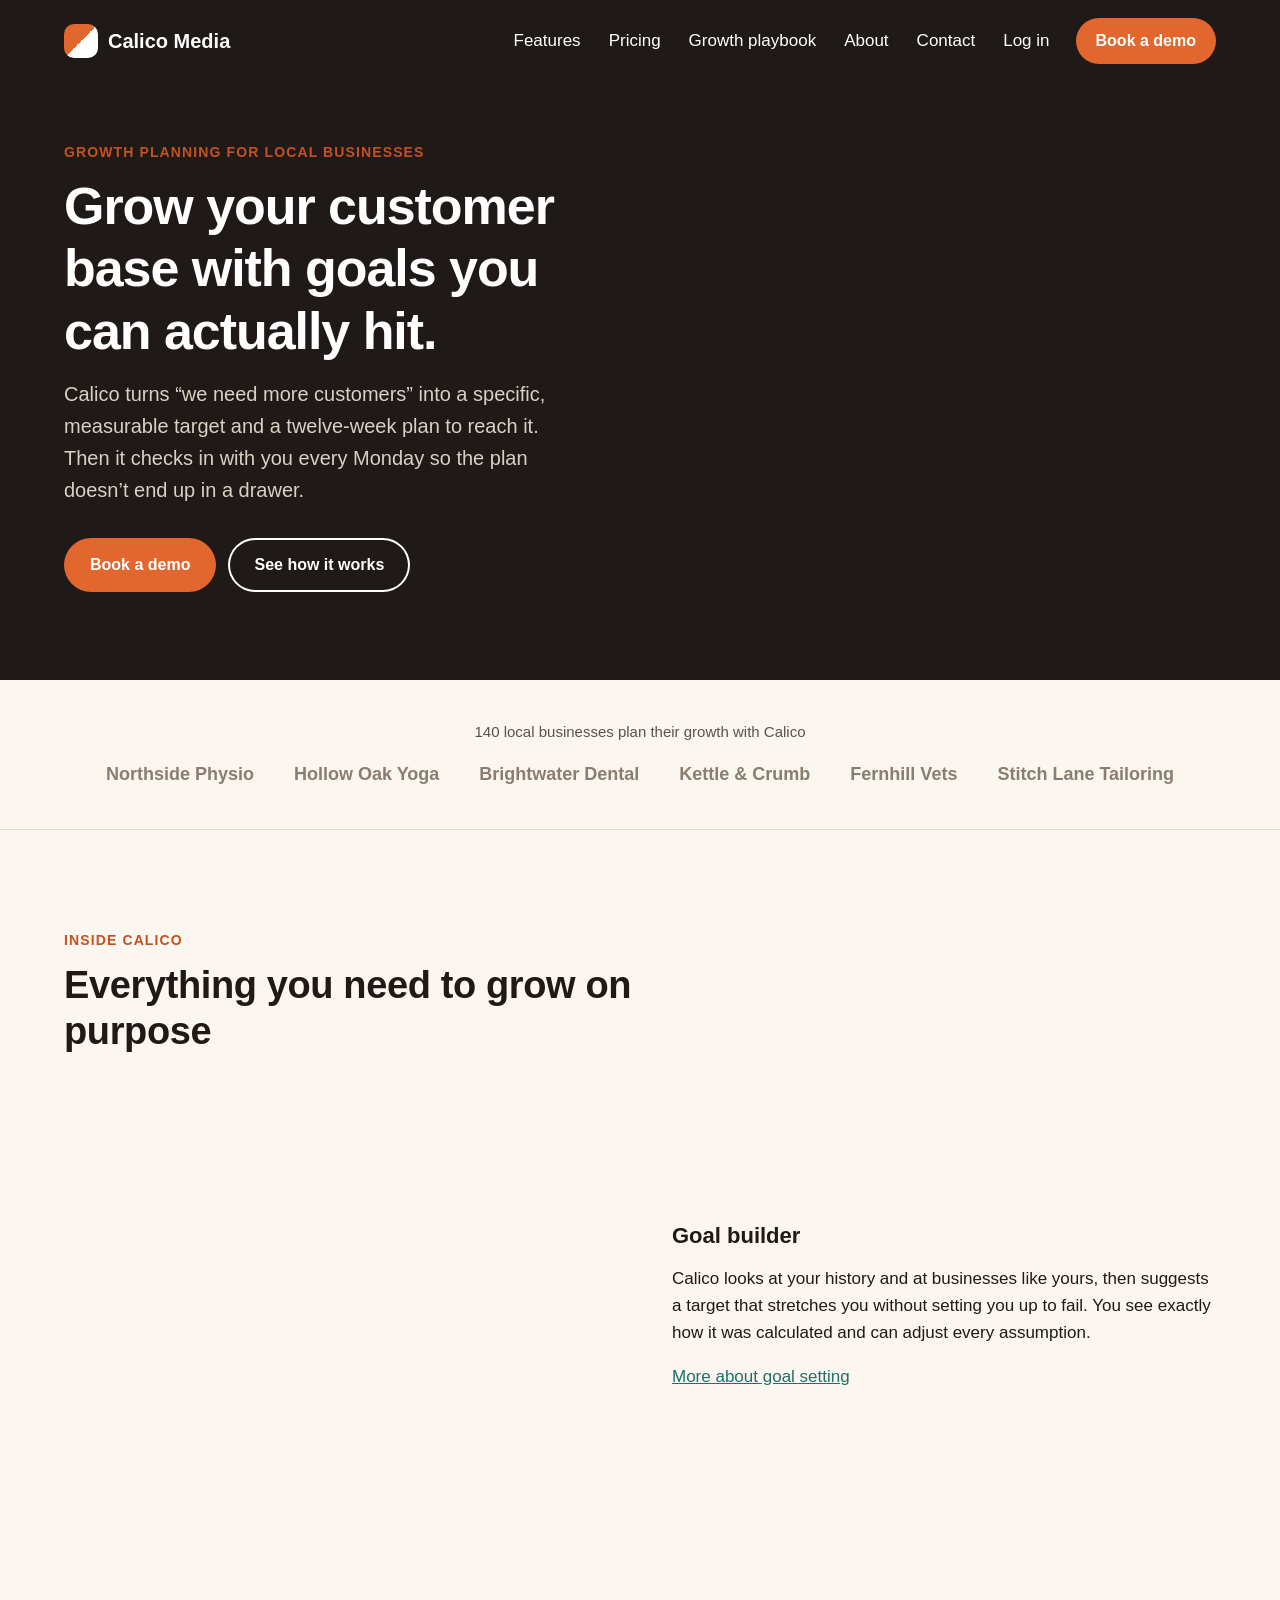
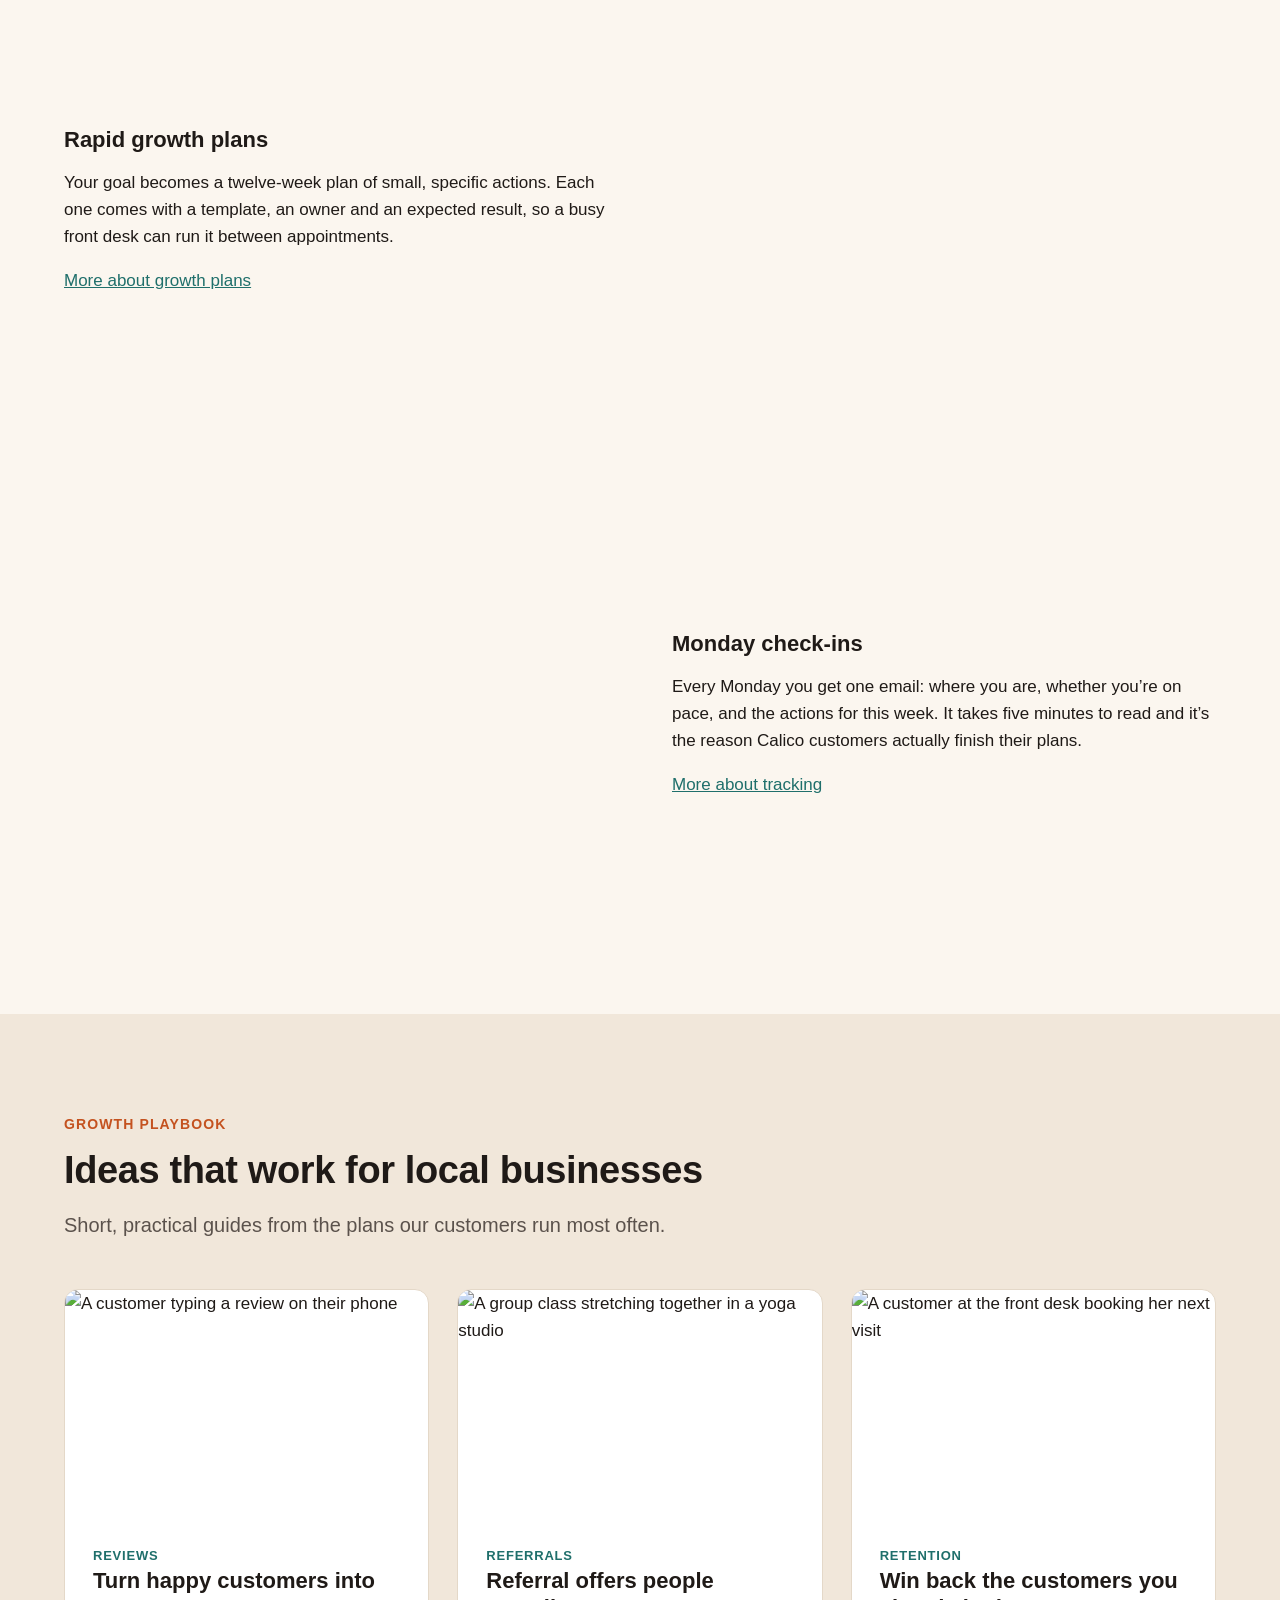
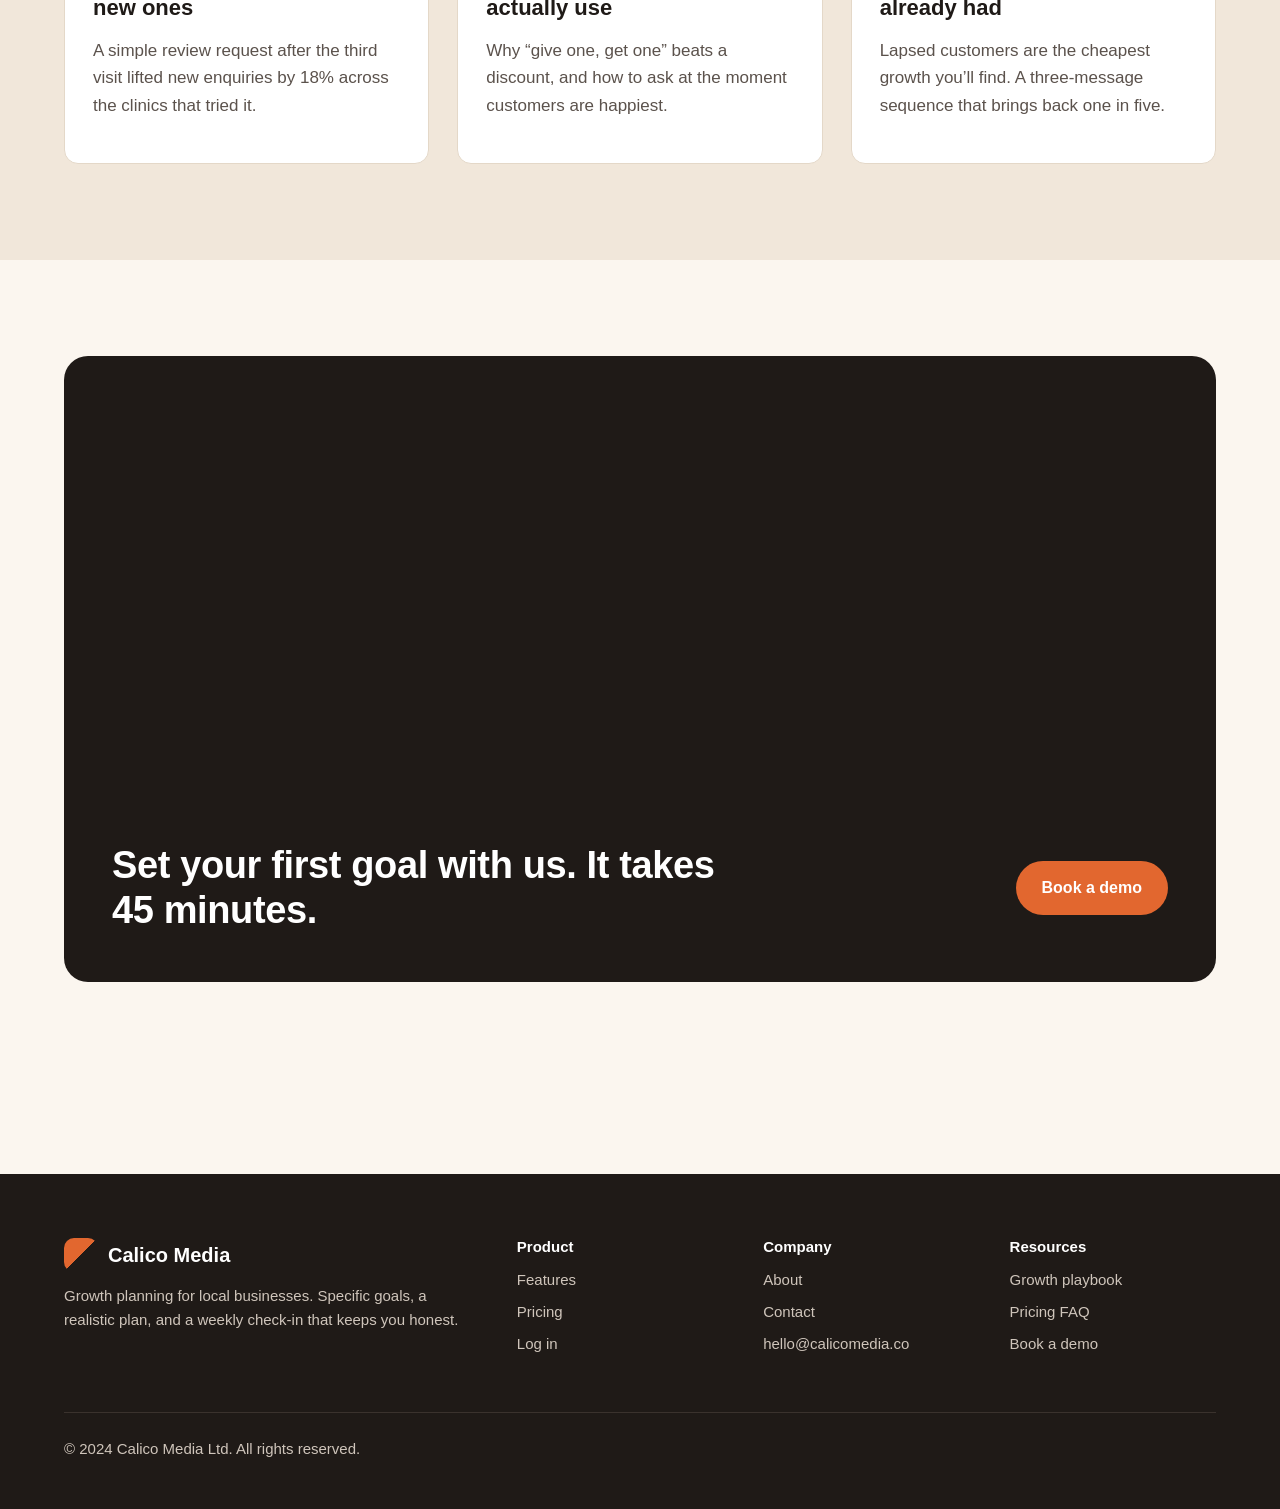
==== public/index.html @ cb603bec "calico-task-1" ====
<!DOCTYPE html>
<html lang="en">
<head>
  <meta charset="utf-8">
  <meta name="viewport" content="width=device-width, initial-scale=1">
  <title>Calico Media | Growth planning for local businesses</title>
  <meta name="description" content="Calico helps local businesses grow their customer base with specific, measurable, realistic goals and a rapid growth plan you can run every week.">
  <link rel="stylesheet" href="css/styles.css">
</head>
<body>
  <header class="site-header site-header--home">
    <div class="container">
      <a class="logo" href="index.html"><span class="logo-mark"></span>Calico Media</a>
      <nav aria-label="Main">
        <ul class="nav-links">
          <li><a href="features.html">Features</a></li>
          <li><a href="pricing.html">Pricing</a></li>
          <li><a href="#playbook">Growth playbook</a></li>
          <li><a href="about.html">About</a></li>
          <li><a href="contact.html">Contact</a></li>
          <li><a href="https://app.calicomedia.co/login">Log in</a></li>
          <li><a class="btn" href="contact.html">Book a demo</a></li>
        </ul>
      </nav>
    </div>
  </header>

  <main>
    <section class="hero">
      <div class="container hero-inner">
        <div class="hero-text">
          <span class="eyebrow">Growth planning for local businesses</span>
          <h1>Grow your customer base with goals you can actually hit.</h1>
          <p class="lead">Calico turns &ldquo;we need more customers&rdquo; into a specific, measurable target and a twelve-week plan to reach it. Then it checks in with you every Monday so the plan doesn&rsquo;t end up in a drawer.</p>
          <div class="hero-actions">
            <a class="btn" href="contact.html">Book a demo</a>
            <a class="btn btn--ghost" href="features.html">See how it works</a>
          </div>
        </div>
        <div class="hero-media">
          <img
            class="hero-image"
            src="images/hero-weekly-plan-800.jpg"
            srcset="
              images/hero-weekly-plan-480.jpg 480w,
              images/hero-weekly-plan-800.jpg 800w,
              images/hero-weekly-plan-1200.jpg 1200w
            "
            sizes="(max-width: 640px) 100vw, 600px"
            alt="A business owner at her desk with a laptop and an open planner"
            fetchpriority="high"
          >
        </div>
      </div>
    </section>

    <section class="trust">
      <div class="container">
        <p>140 local businesses plan their growth with Calico</p>
        <ul class="trust-list">
          <li>Northside Physio</li>
          <li>Hollow Oak Yoga</li>
          <li>Brightwater Dental</li>
          <li>Kettle &amp; Crumb</li>
          <li>Fernhill Vets</li>
          <li>Stitch Lane Tailoring</li>
        </ul>
      </div>
    </section>

    <section class="section">
      <div class="container">
        <div class="section-intro">
          <span class="eyebrow">Inside Calico</span>
          <h2>Everything you need to grow on purpose</h2>
        </div>

        <div class="feature-row">
          <div class="feature-media">
            <img
              src="images/feature-goal-builder-800.jpg"
              srcset="
                images/feature-goal-builder-480.jpg 480w,
                images/feature-goal-builder-800.jpg 800w,
                images/feature-goal-builder-1100.jpg 1100w
              "
              sizes="(max-width: 768px) 100vw, 544px"
              alt="Growth charts on a laptop and phone beside a cup of tea"
              loading="lazy"
            >
          </div>
          <div>
            <h3>Goal builder</h3>
            <p>Calico looks at your history and at businesses like yours, then suggests a target that stretches you without setting you up to fail. You see exactly how it was calculated and can adjust every assumption.</p>
            <a href="features.html">More about goal setting</a>
          </div>
        </div>

        <div class="feature-row feature-row--reverse">
          <div class="feature-media">
            <img
              src="images/feature-growth-plan-800.jpg"
              srcset="
                images/feature-growth-plan-480.jpg 480w,
                images/feature-growth-plan-800.jpg 800w,
                images/feature-growth-plan-1100.jpg 1100w
              "
              sizes="(max-width: 768px) 100vw, 544px"
              alt="An open planner showing the weeks ahead"
              loading="lazy"
            >
          </div>
          <div>
            <h3>Rapid growth plans</h3>
            <p>Your goal becomes a twelve-week plan of small, specific actions. Each one comes with a template, an owner and an expected result, so a busy front desk can run it between appointments.</p>
            <a href="features.html">More about growth plans</a>
          </div>
        </div>

        <div class="feature-row">
          <div class="feature-media">
            <img
              src="images/feature-monday-checkin-800.jpg"
              srcset="
                images/feature-monday-checkin-480.jpg 480w,
                images/feature-monday-checkin-800.jpg 800w,
                images/feature-monday-checkin-1100.jpg 1100w
              "
              sizes="(max-width: 768px) 100vw, 544px"
              alt="Checking a phone over coffee on a Monday morning"
              loading="lazy"
            >
          </div>
          <div>
            <h3>Monday check-ins</h3>
            <p>Every Monday you get one email: where you are, whether you&rsquo;re on pace, and the actions for this week. It takes five minutes to read and it&rsquo;s the reason Calico customers actually finish their plans.</p>
            <a href="features.html">More about tracking</a>
          </div>
        </div>
      </div>
    </section>

    <section class="section section--sand" id="playbook">
      <div class="container">
        <div class="section-intro">
          <span class="eyebrow">Growth playbook</span>
          <h2>Ideas that work for local businesses</h2>
          <p class="lead">Short, practical guides from the plans our customers run most often.</p>
        </div>
        <div class="playbook-grid">
          <article class="card">
            <img
              src="images/playbook-reviews-800.jpg"
              srcset="
                images/playbook-reviews-400.jpg 400w,
                images/playbook-reviews-800.jpg 800w
              "
              sizes="(max-width: 650px) 100vw, 380px"
              alt="A customer typing a review on their phone"
              loading="lazy"
            >
            <div class="card-body">
              <span class="card-tag">Reviews</span>
              <h3>Turn happy customers into new ones</h3>
              <p>A simple review request after the third visit lifted new enquiries by 18% across the clinics that tried it.</p>
            </div>
          </article>
          <article class="card">
            <img
              src="images/playbook-referrals-800.jpg"
              srcset="
                images/playbook-referrals-400.jpg 400w,
                images/playbook-referrals-800.jpg 800w
              "
              sizes="(max-width: 650px) 100vw, 380px"
              alt="A group class stretching together in a yoga studio"
              loading="lazy"
            >
            <div class="card-body">
              <span class="card-tag">Referrals</span>
              <h3>Referral offers people actually use</h3>
              <p>Why &ldquo;give one, get one&rdquo; beats a discount, and how to ask at the moment customers are happiest.</p>
            </div>
          </article>
          <article class="card">
            <img
              src="images/playbook-rebooking-800.jpg"
              srcset="
                images/playbook-rebooking-400.jpg 400w,
                images/playbook-rebooking-800.jpg 800w
              "
              sizes="(max-width: 650px) 100vw, 380px"
              alt="A customer at the front desk booking her next visit"
              loading="lazy"
            >
            <div class="card-body">
              <span class="card-tag">Retention</span>
              <h3>Win back the customers you already had</h3>
              <p>Lapsed customers are the cheapest growth you&rsquo;ll find. A three-message sequence that brings back one in five.</p>
            </div>
          </article>
        </div>
      </div>
    </section>

    <section class="section">
      <div class="container">
        <div class="cta-band">
          <img
            src="images/team-workshop-800.jpg"
            srcset="
              images/team-workshop-480.jpg 480w,
              images/team-workshop-800.jpg 800w,
              images/team-workshop-1200.jpg 1200w
            "
            sizes="(max-width: 1200px) 100vw, 1152px"
            alt="The Calico Media team planning around a whiteboard"
            loading="lazy"
          >
          <div class="cta-body">
            <h2>Set your first goal with us. It takes 45 minutes.</h2>
            <a class="btn" href="contact.html">Book a demo</a>
          </div>
        </div>
      </div>
    </section>
  </main>

  <footer class="site-footer">
    <div class="container">
      <div class="footer-grid">
        <div>
          <a class="logo" href="index.html"><span class="logo-mark"></span>Calico Media</a>
          <p>Growth planning for local businesses. Specific goals, a realistic plan, and a weekly check-in that keeps you honest.</p>
        </div>
        <div>
          <h4>Product</h4>
          <ul>
            <li><a href="features.html">Features</a></li>
            <li><a href="pricing.html">Pricing</a></li>
            <li><a href="https://app.calicomedia.co/login">Log in</a></li>
          </ul>
        </div>
        <div>
          <h4>Company</h4>
          <ul>
            <li><a href="about.html">About</a></li>
            <li><a href="contact.html">Contact</a></li>
            <li><a href="mailto:hello@calicomedia.co">hello@calicomedia.co</a></li>
          </ul>
        </div>
        <div>
          <h4>Resources</h4>
          <ul>
            <li><a href="index.html#playbook">Growth playbook</a></li>
            <li><a href="pricing.html#faq">Pricing FAQ</a></li>
            <li><a href="contact.html">Book a demo</a></li>
          </ul>
        </div>
      </div>
      <div class="footer-bottom">
        <p>&copy; 2024 Calico Media Ltd. All rights reserved.</p>
      </div>
    </div>
  </footer>
</body>
</html>
---- public/css/styles.css ----
/* Calico Media marketing site */

@font-face {
  font-family: 'Inter';
  src: url('../fonts/inter-400.woff2') format('woff2');
  font-weight: 400;
  font-style: normal;
  font-display: swap;
}

@font-face {
  font-family: 'Inter';
  src: url('../fonts/inter-700.woff2') format('woff2');
  font-weight: 700;
  font-style: normal;
  font-display: swap;
}

:root {
  --ink: #1f1a17;
  --ink-soft: #5b524c;
  --cream: #fbf6ef;
  --sand: #f1e7da;
  --white: #ffffff;
  --orange: #e2672f;
  --orange-dark: #c4521f;
  --teal: #1f6f6b;
  --line: #e4d8c8;
  --radius: 14px;
}

*,
*::before,
*::after {
  box-sizing: border-box;
}

body {
  margin: 0;
  font-family: 'Inter', -apple-system, BlinkMacSystemFont, 'Segoe UI', sans-serif;
  font-weight: 400;
  font-size: 17px;
  line-height: 1.6;
  color: var(--ink);
  background: var(--cream);
}

h1,
h2,
h3,
h4 {
  font-weight: 700;
  line-height: 1.2;
  margin: 0 0 16px;
}

h1 {
  font-size: 52px;
  letter-spacing: -0.02em;
}

h2 {
  font-size: 38px;
  letter-spacing: -0.01em;
}

h3 {
  font-size: 22px;
}

p {
  margin: 0 0 16px;
}

a {
  color: var(--teal);
}

img {
  max-width: 100%;
}

.container {
  max-width: 1200px;
  margin: 0 auto;
  padding: 0 24px;
}

.section {
  padding: 96px 0;
}

.section--sand {
  background: var(--sand);
}

.eyebrow {
  display: inline-block;
  font-size: 14px;
  font-weight: 700;
  letter-spacing: 0.08em;
  text-transform: uppercase;
  color: var(--orange-dark);
  margin-bottom: 12px;
}

.lead {
  font-size: 20px;
  color: var(--ink-soft);
  max-width: 640px;
}

.section-intro {
  max-width: 680px;
  margin-bottom: 48px;
}

.btn {
  display: inline-block;
  padding: 14px 26px;
  border-radius: 999px;
  background: var(--orange);
  color: var(--white);
  font-weight: 700;
  text-decoration: none;
  border: 0;
  font-size: 16px;
  font-family: inherit;
  cursor: pointer;
}

.btn:hover {
  background: var(--orange-dark);
}

.btn--ghost {
  background: transparent;
  color: inherit;
  box-shadow: inset 0 0 0 2px currentColor;
}

.btn--ghost:hover {
  background: rgba(255, 255, 255, 0.1);
}

/* Header */

.site-header {
  background: var(--white);
  border-bottom: 1px solid var(--line);
}

.site-header .container {
  display: flex;
  flex-wrap: wrap;
  align-items: center;
  justify-content: space-between;
  gap: 12px 32px;
  padding-top: 18px;
  padding-bottom: 18px;
}

.logo {
  display: flex;
  align-items: center;
  gap: 10px;
  flex-shrink: 0;
  font-size: 20px;
  font-weight: 700;
  color: var(--ink);
  text-decoration: none;
}

.logo-mark {
  width: 34px;
  height: 34px;
  border-radius: 10px;
  background: linear-gradient(135deg, var(--orange) 0%, var(--orange) 50%, var(--ink) 50%, var(--ink) 100%);
}

.nav-links {
  display: flex;
  flex-wrap: wrap;
  align-items: center;
  gap: 8px 28px;
  list-style: none;
  margin: 0;
  padding: 0;
}

.nav-links a {
  color: var(--ink);
  text-decoration: none;
}

.nav-links a:hover,
.nav-links a[aria-current='page'] {
  color: var(--orange-dark);
}

.site-header--home {
  background: var(--ink);
  border-bottom: 0;
}

.site-header--home .logo,
.site-header--home .nav-links a {
  color: var(--white);
}

.site-header--home .logo-mark {
  background: linear-gradient(135deg, var(--orange) 0%, var(--orange) 50%, var(--white) 50%, var(--white) 100%);
}

.site-header--home .container {
  flex-wrap: nowrap;
}

.site-header--home nav {
  min-width: 0;
}

.site-header--home .nav-links {
  flex-wrap: nowrap;
  gap: 0;
}

.site-header--home .nav-links li {
  min-width: 0;
}

.site-header--home .nav-links a {
  display: block;
  padding: 0 14px;
  white-space: nowrap;
}

.site-header--home .nav-links li:last-child {
  flex-shrink: 0;
}

.site-header--home .nav-links .btn {
  margin-left: 12px;
  padding: 10px 20px;
}

/* Home hero */

.hero {
  background: var(--ink);
  color: var(--white);
  padding: 56px 0 88px;
}

.hero-inner {
  display: flex;
  align-items: center;
  gap: 56px;
}

.hero-text {
  flex: 1;
}

.hero-text .lead {
  color: #d9cfc5;
}

.hero-actions {
  display: flex;
  flex-wrap: wrap;
  gap: 12px;
  margin-top: 32px;
}

.hero-media {
  width: 600px;
  max-width: 100%;
  flex-shrink: 0;
}

.hero-image {
  width: 100%;
  aspect-ratio: 4 / 3;
  object-fit: cover;
  border-radius: var(--radius);
  display: block;
}

/* Trust strip */

.trust {
  padding: 40px 0;
  border-bottom: 1px solid var(--line);
  text-align: center;
}

.trust p {
  color: var(--ink-soft);
  font-size: 15px;
}

.trust-list {
  display: flex;
  flex-wrap: wrap;
  justify-content: center;
  gap: 12px 40px;
  list-style: none;
  margin: 0;
  padding: 0;
  font-weight: 700;
  font-size: 18px;
  color: #8a7d72;
}

/* Steps */

.steps {
  display: grid;
  grid-template-columns: repeat(auto-fit, minmax(240px, 1fr));
  gap: 24px;
}

.step {
  background: var(--white);
  border: 1px solid var(--line);
  border-radius: var(--radius);
  padding: 32px;
}

.step-number {
  display: inline-flex;
  align-items: center;
  justify-content: center;
  width: 40px;
  height: 40px;
  border-radius: 50%;
  background: var(--sand);
  color: var(--orange-dark);
  font-weight: 700;
  margin-bottom: 16px;
}

/* Check list */

.check-list {
  list-style: none;
  margin: 24px 0 0;
  padding: 0;
}

.check-list li {
  position: relative;
  padding-left: 32px;
  margin-bottom: 14px;
}

.check-list li::before {
  content: '';
  position: absolute;
  left: 0;
  top: 6px;
  width: 16px;
  height: 16px;
  border-radius: 50%;
  background: var(--teal);
  box-shadow: inset 0 0 0 4px #cfe6e4;
}

/* FAQ */

.faq {
  max-width: 820px;
}

.faq details {
  border-top: 1px solid var(--line);
  padding: 20px 0;
}

.faq details:last-child {
  border-bottom: 1px solid var(--line);
}

.faq summary {
  font-weight: 700;
  font-size: 19px;
  cursor: pointer;
}

.faq details p {
  margin-top: 12px;
  color: var(--ink-soft);
}

/* Feature rows */

.feature-row {
  display: grid;
  grid-template-columns: 1fr 1fr;
  gap: 64px;
  align-items: center;
  margin-bottom: 96px;
}

.feature-row:last-child {
  margin-bottom: 0;
}

.feature-row--reverse .feature-media {
  order: 2;
}

.feature-media img {
  display: block;
  width: 100%;
  aspect-ratio: 4 / 3;
  object-fit: cover;
  border-radius: var(--radius);
}

/* Playbook */

.playbook-grid {
  display: grid;
  grid-template-columns: repeat(auto-fit, minmax(300px, 1fr));
  gap: 28px;
}

/* Card grid */

.card-grid {
  display: grid;
  grid-template-columns: repeat(3, 1fr);
  gap: 28px;
}

.card {
  background: var(--white);
  border: 1px solid var(--line);
  border-radius: var(--radius);
  overflow: hidden;
}

.card img {
  display: block;
  width: 100%;
  aspect-ratio: 16 / 10;
  object-fit: cover;
}

.card-body {
  padding: 24px 28px 28px;
}

.card-body p {
  color: var(--ink-soft);
}

.card-tag {
  font-size: 13px;
  font-weight: 700;
  text-transform: uppercase;
  letter-spacing: 0.06em;
  color: var(--teal);
}

.icon-dot {
  width: 44px;
  height: 44px;
  border-radius: 12px;
  background: var(--sand);
  margin-bottom: 18px;
  position: relative;
}

.icon-dot::after {
  content: '';
  position: absolute;
  inset: 13px;
  border-radius: 50%;
  background: var(--orange);
}

/* CTA band */

.cta-band {
  background: var(--ink);
  color: var(--white);
  border-radius: 24px;
  overflow: hidden;
}

.cta-band img {
  display: block;
  width: 100%;
  aspect-ratio: 21 / 8;
  object-fit: cover;
}

.cta-body {
  padding: 48px;
  display: flex;
  flex-wrap: wrap;
  align-items: center;
  justify-content: space-between;
  gap: 24px;
}

.cta-body h2 {
  margin: 0;
  max-width: 620px;
}

/* Page header (inner pages) */

.page-header {
  padding: 80px 0 56px;
  border-bottom: 1px solid var(--line);
}

/* Pricing */

.pricing-grid {
  display: grid;
  grid-template-columns: repeat(auto-fit, minmax(260px, 1fr));
  gap: 24px;
  align-items: stretch;
}

.pricing-card {
  background: var(--white);
  border: 1px solid var(--line);
  border-radius: var(--radius);
  padding: 36px 32px;
  display: flex;
  flex-direction: column;
}

.pricing-card--featured {
  border: 2px solid var(--orange);
  box-shadow: 0 24px 48px rgba(226, 103, 47, 0.14);
}

.plan-badge {
  align-self: flex-start;
  font-size: 13px;
  font-weight: 700;
  background: var(--orange);
  color: var(--white);
  border-radius: 999px;
  padding: 4px 12px;
  margin-bottom: 16px;
}

.price {
  font-size: 48px;
  font-weight: 700;
  margin: 8px 0 4px;
}

.price small {
  font-size: 17px;
  font-weight: 400;
  color: var(--ink-soft);
}

.pricing-card .check-list {
  flex: 1;
  margin-bottom: 28px;
}

.pricing-card .btn {
  text-align: center;
}

.pricing-note {
  margin-top: 32px;
  color: var(--ink-soft);
  font-size: 15px;
}

/* About */

.stats {
  display: grid;
  grid-template-columns: repeat(auto-fit, minmax(160px, 1fr));
  gap: 16px;
}

.stat {
  background: var(--white);
  border: 1px solid var(--line);
  border-radius: var(--radius);
  padding: 28px 20px;
}

.stat-number {
  display: block;
  font-size: 48px;
  font-weight: 700;
  color: var(--orange-dark);
}

.stat-label {
  display: block;
  font-size: 15px;
  color: var(--ink-soft);
}

.prose {
  max-width: 720px;
}

.team-grid {
  display: grid;
  grid-template-columns: repeat(auto-fit, minmax(220px, 1fr));
  gap: 24px;
}

.person {
  background: var(--white);
  border: 1px solid var(--line);
  border-radius: var(--radius);
  padding: 28px;
}

.avatar {
  width: 56px;
  height: 56px;
  border-radius: 50%;
  background: var(--sand);
  color: var(--orange-dark);
  display: flex;
  align-items: center;
  justify-content: center;
  font-weight: 700;
  margin-bottom: 16px;
}

.person p {
  color: var(--ink-soft);
  font-size: 15px;
  margin: 0;
}

/* Contact */

.contact-layout {
  display: grid;
  grid-template-columns: 3fr 2fr;
  gap: 64px;
}

.contact-form label {
  display: block;
  font-weight: 700;
  margin-bottom: 6px;
}

.contact-form input,
.contact-form textarea {
  display: block;
  width: 100%;
  font: inherit;
  padding: 12px 14px;
  border: 1px solid var(--line);
  border-radius: 10px;
  background: var(--white);
  margin-bottom: 20px;
}

.contact-form textarea {
  min-height: 160px;
  resize: vertical;
}

.form-status {
  margin-top: 16px;
  font-weight: 700;
}

.form-status--success {
  color: var(--teal);
}

.form-status--error {
  color: #b3261e;
}

.contact-aside {
  background: var(--white);
  border: 1px solid var(--line);
  border-radius: var(--radius);
  padding: 32px;
  align-self: start;
}

.contact-aside h3 {
  font-size: 18px;
  margin-top: 24px;
  margin-bottom: 6px;
}

.contact-aside h3:first-child {
  margin-top: 0;
}

.contact-aside p {
  color: var(--ink-soft);
  margin: 0;
}

/* Footer */

.site-footer {
  background: var(--ink);
  color: #cfc5bb;
  padding: 64px 0 32px;
  margin-top: 96px;
  font-size: 15px;
}

.footer-grid {
  display: grid;
  grid-template-columns: 2fr 1fr 1fr 1fr;
  gap: 40px;
}

.site-footer h4 {
  color: var(--white);
  font-size: 15px;
  margin-bottom: 12px;
}

.site-footer ul {
  list-style: none;
  margin: 0;
  padding: 0;
}

.site-footer li {
  margin-bottom: 8px;
}

.site-footer a {
  color: #cfc5bb;
  text-decoration: none;
}

.site-footer a:hover {
  color: var(--white);
}

.site-footer .logo {
  color: var(--white);
  margin-bottom: 12px;
}

.footer-bottom {
  border-top: 1px solid #3a322d;
  margin-top: 48px;
  padding-top: 24px;
}

@media (max-width: 768px) {
  h1 {
    font-size: 40px;
  }

  h2 {
    font-size: 30px;
  }

  .section {
    padding: 64px 0;
  }

  .feature-row {
    grid-template-columns: 1fr;
    gap: 32px;
    margin-bottom: 64px;
  }

  .feature-row--reverse .feature-media {
    order: 0;
  }

  .card-grid {
    grid-template-columns: repeat(2, 1fr);
  }

  .contact-layout {
    grid-template-columns: 1fr;
    gap: 40px;
  }

  .footer-grid {
    grid-template-columns: 1fr 1fr;
  }
}

@media (max-width: 480px) {
  h1 {
    font-size: 34px;
  }

  .card-grid {
    grid-template-columns: 1fr;
  }

  .cta-body {
    padding: 32px 24px;
  }

  .footer-grid {
    grid-template-columns: 1fr;
  }
}
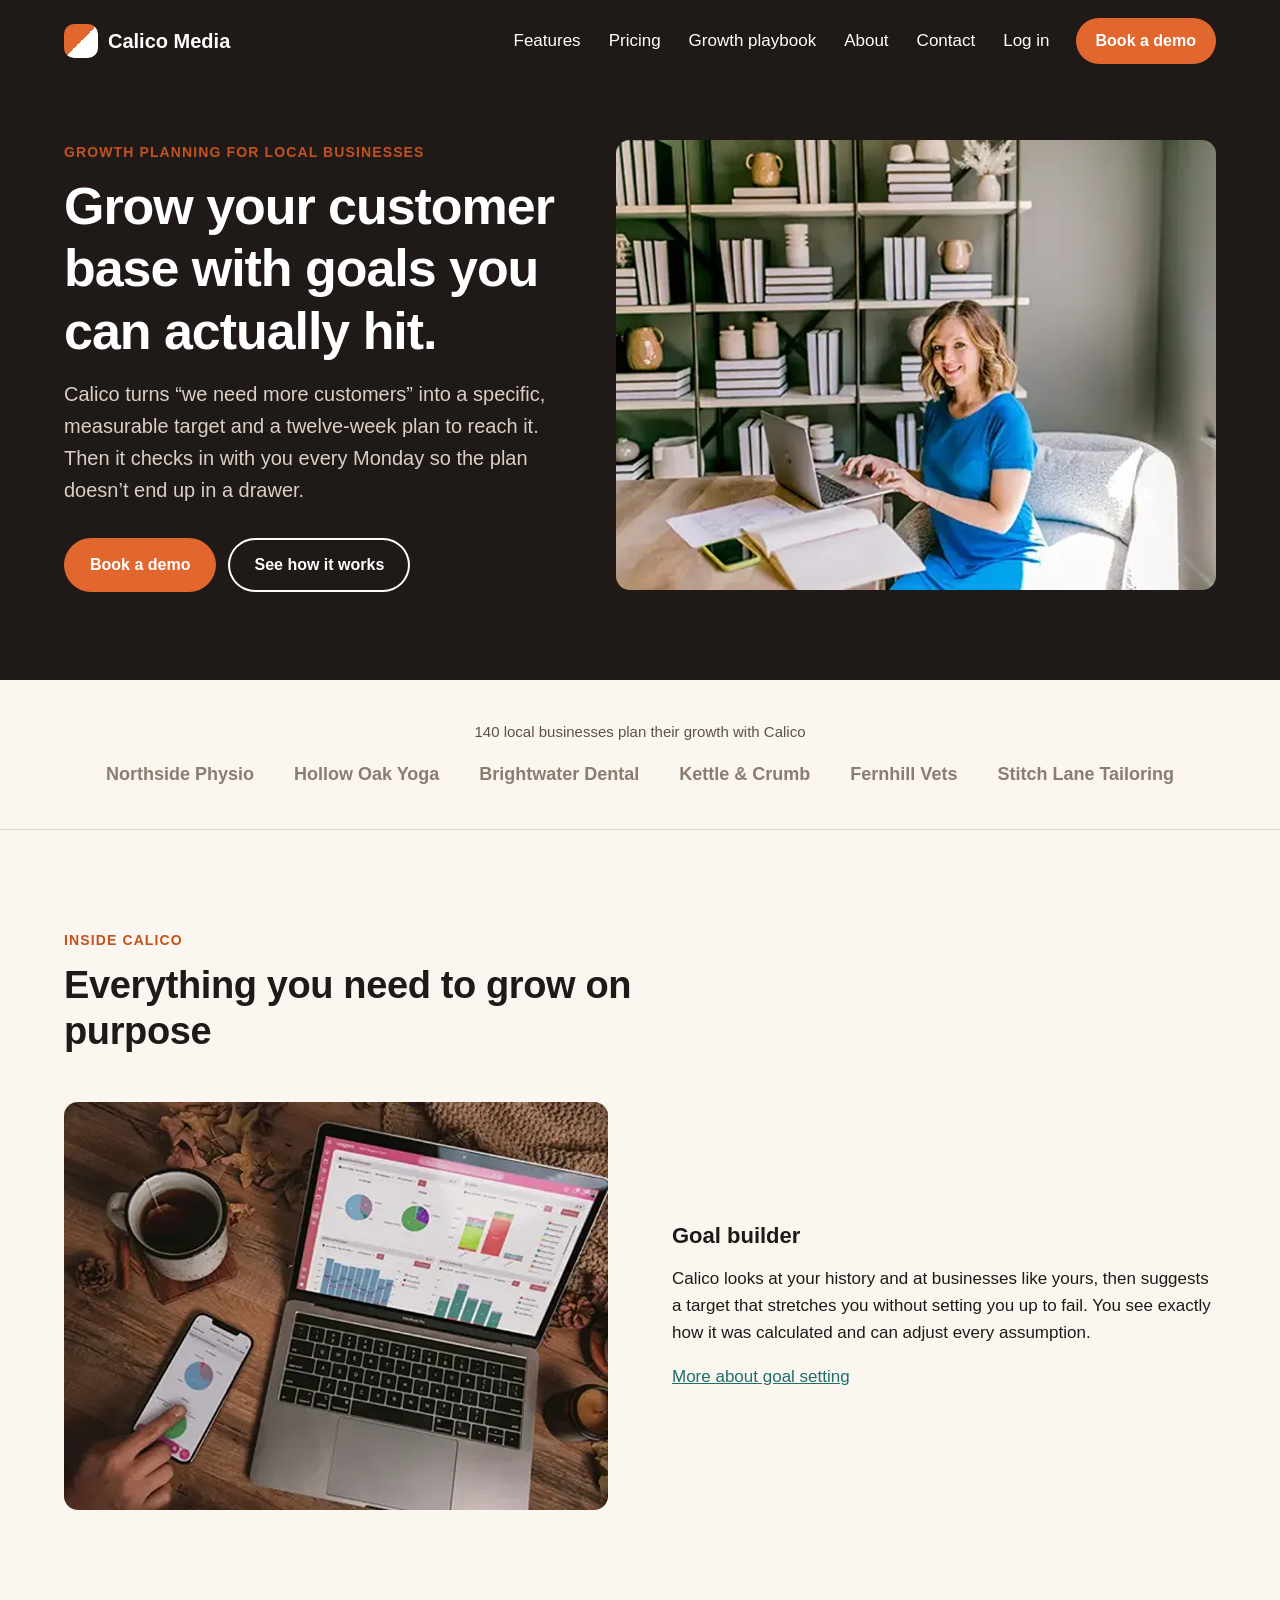
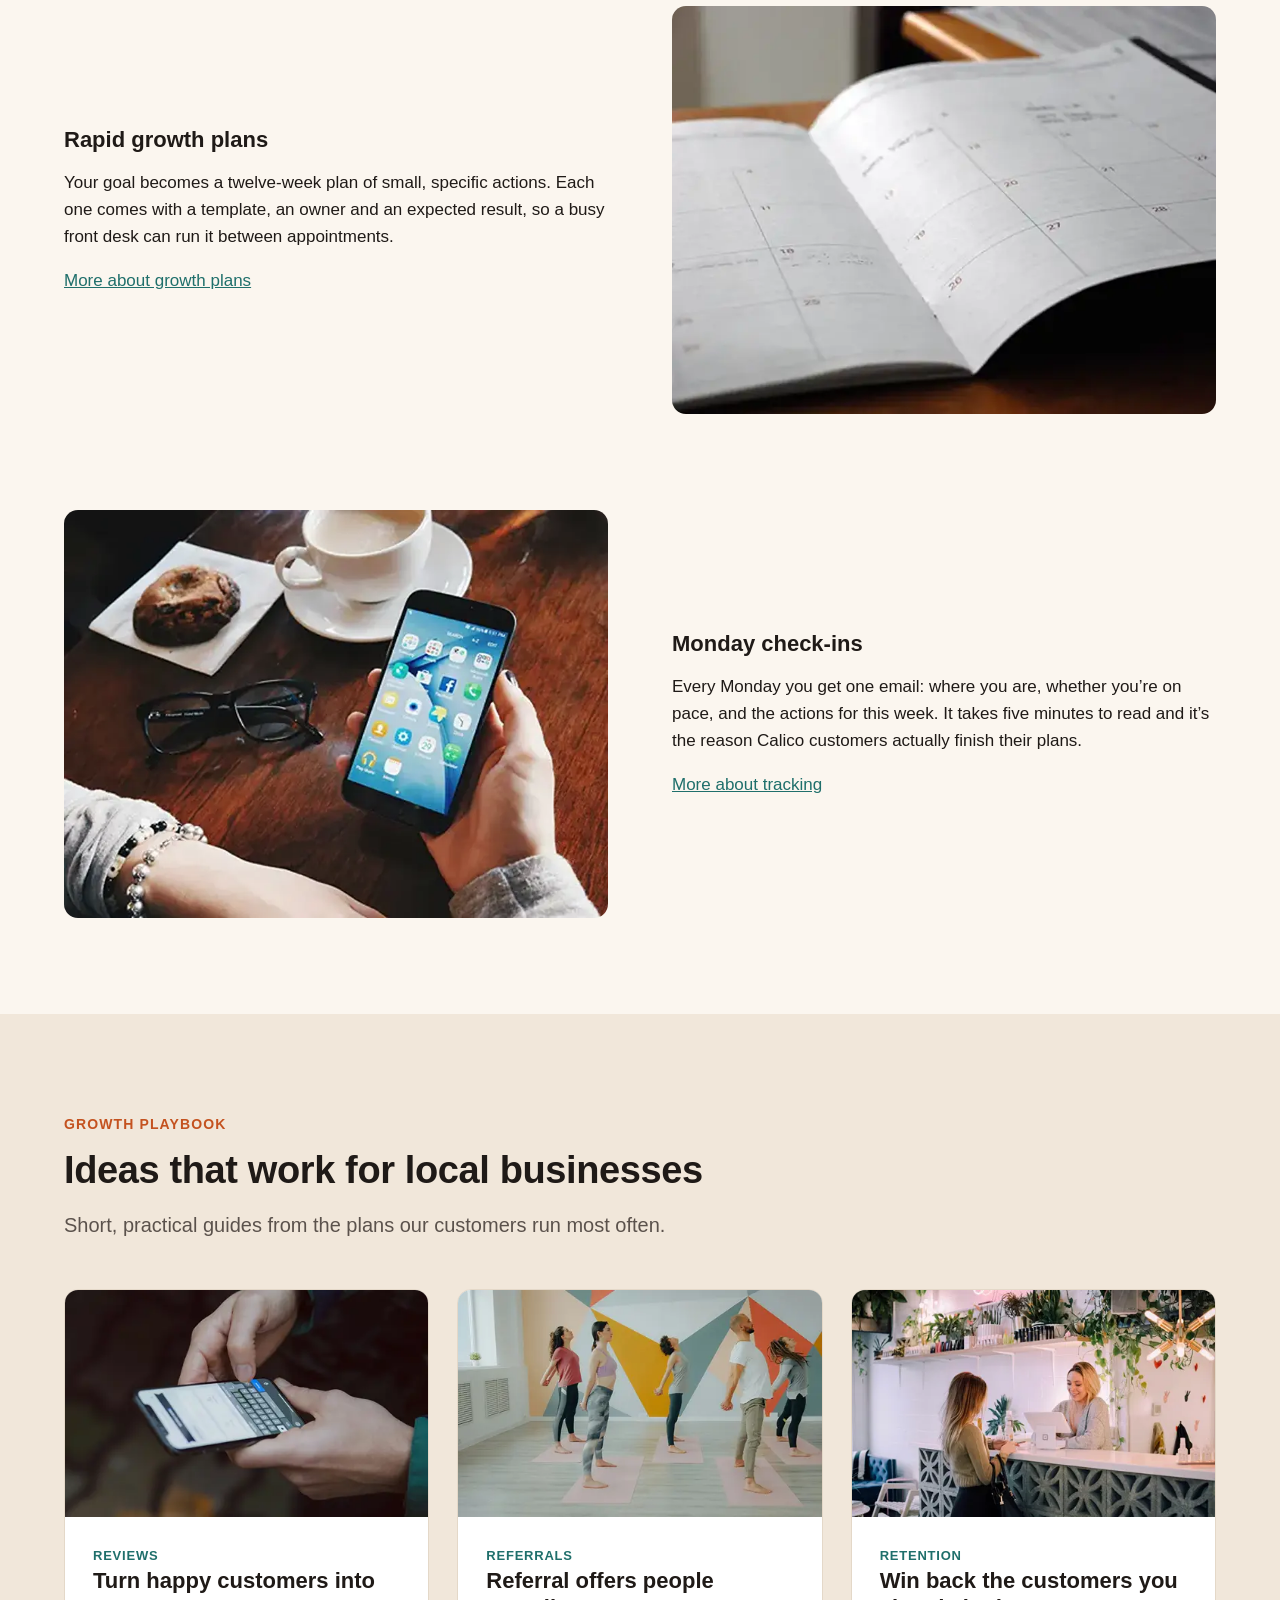
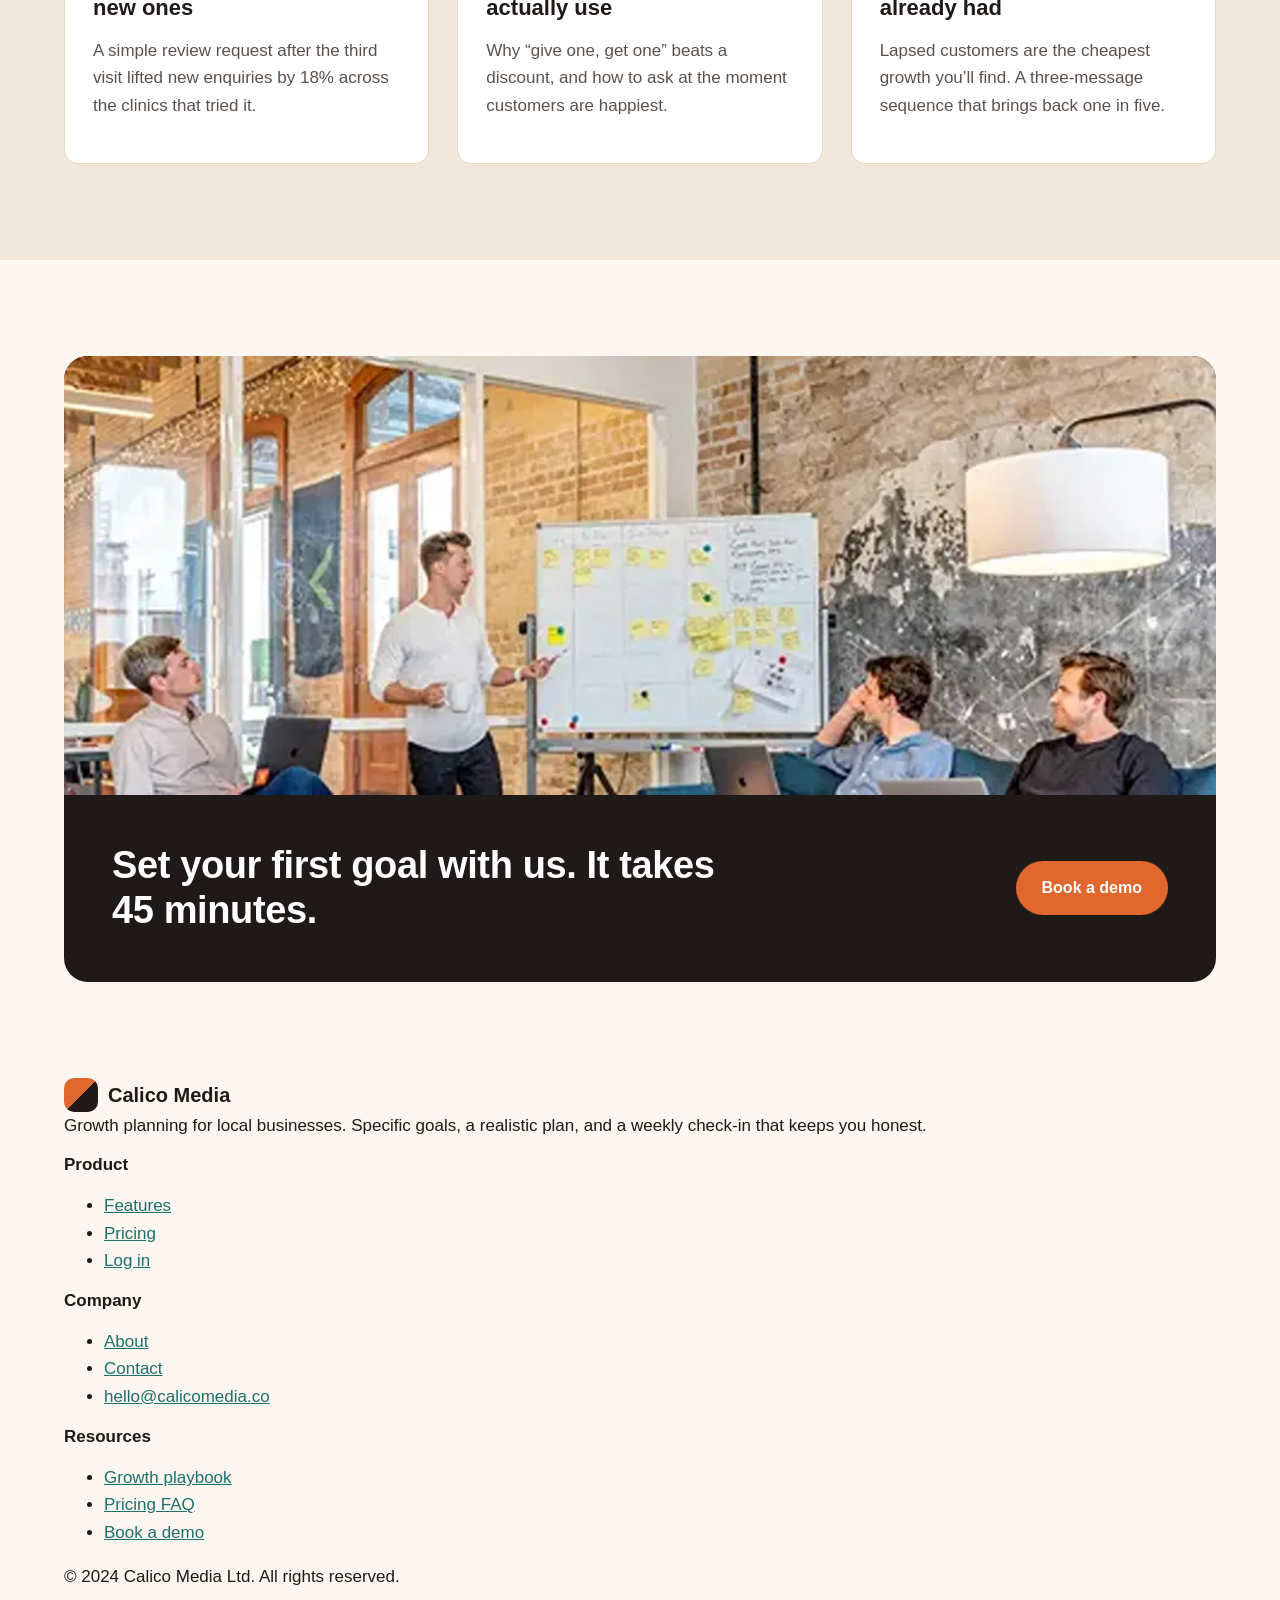
==== commit aed8fb7e: "Cut homepage page weight" ====
--- a/public/index.html
+++ b/public/index.html
@@ -40,11 +40,11 @@
         <div class="hero-media">
           <img
             class="hero-image"
-            src="images/hero-weekly-plan-800.jpg"
+            src="images_webp/hero-weekly-plan-800.webp"
             srcset="
-              images/hero-weekly-plan-480.jpg 480w,
-              images/hero-weekly-plan-800.jpg 800w,
-              images/hero-weekly-plan-1200.jpg 1200w
+              images_webp/hero-weekly-plan-480.webp 480w,
+              images_webp/hero-weekly-plan-800.webp 800w,
+              images_webp/hero-weekly-plan-1200.webp 1200w
             "
             sizes="(max-width: 640px) 100vw, 600px"
             alt="A business owner at her desk with a laptop and an open planner"
@@ -78,11 +78,11 @@
         <div class="feature-row">
           <div class="feature-media">
             <img
-              src="images/feature-goal-builder-800.jpg"
-              srcset="
-                images/feature-goal-builder-480.jpg 480w,
-                images/feature-goal-builder-800.jpg 800w,
-                images/feature-goal-builder-1100.jpg 1100w
+              src="images_webp/feature-goal-builder-800.webp"
+              srcset="
+                images_webp/feature-goal-builder.webp 480w,
+                images_webp/feature-goal-builder-800.webp 800w,
+                images_webp/feature-goal-builder-1100.webp 1100w
               "
               sizes="(max-width: 768px) 100vw, 544px"
               alt="Growth charts on a laptop and phone beside a cup of tea"
@@ -99,11 +99,11 @@
         <div class="feature-row feature-row--reverse">
           <div class="feature-media">
             <img
-              src="images/feature-growth-plan-800.jpg"
-              srcset="
-                images/feature-growth-plan-480.jpg 480w,
-                images/feature-growth-plan-800.jpg 800w,
-                images/feature-growth-plan-1100.jpg 1100w
+              src="images_webp/feature-growth-plan-800.webp"
+              srcset="
+                images_webp/feature-growth-plan.webp 480w,
+                images_webp/feature-growth-plan-800.webp 800w,
+                images_webp/feature-growth-plan-1100.webp 1100w
               "
               sizes="(max-width: 768px) 100vw, 544px"
               alt="An open planner showing the weeks ahead"
@@ -120,11 +120,11 @@
         <div class="feature-row">
           <div class="feature-media">
             <img
-              src="images/feature-monday-checkin-800.jpg"
-              srcset="
-                images/feature-monday-checkin-480.jpg 480w,
-                images/feature-monday-checkin-800.jpg 800w,
-                images/feature-monday-checkin-1100.jpg 1100w
+              src="images_webp/feature-monday-checkin-800.webp"
+              srcset="
+                images_webp/feature-monday-checkin.webp 480w,
+                images_webp/feature-monday-checkin-800.webp 800w,
+                images_webp/feature-monday-checkin-1100.webp 1100w
               "
               sizes="(max-width: 768px) 100vw, 544px"
               alt="Checking a phone over coffee on a Monday morning"
@@ -150,10 +150,11 @@
         <div class="playbook-grid">
           <article class="card">
             <img
-              src="images/playbook-reviews-800.jpg"
-              srcset="
-                images/playbook-reviews-400.jpg 400w,
-                images/playbook-reviews-800.jpg 800w
+              src="images_webp/playbook-reviews-800.webp"
+              srcset="
+                images_webp/playbook-reviews.webp 400w,
+                images_webp/playbook-reviews-800.webp 800w,
+                images_webp/playbook-reviews-1100.webp 1100w
               "
               sizes="(max-width: 650px) 100vw, 380px"
               alt="A customer typing a review on their phone"
@@ -167,10 +168,11 @@
           </article>
           <article class="card">
             <img
-              src="images/playbook-referrals-800.jpg"
-              srcset="
-                images/playbook-referrals-400.jpg 400w,
-                images/playbook-referrals-800.jpg 800w
+              src="images_webp/playbook-referrals-800.webp"
+              srcset="
+                images_webp/playbook-referrals.webp 400w,
+                images_webp/playbook-referrals-800.webp 800w,
+                images_webp/playbook-referrals-1100.webp 1100w
               "
               sizes="(max-width: 650px) 100vw, 380px"
               alt="A group class stretching together in a yoga studio"
@@ -184,10 +186,11 @@
           </article>
           <article class="card">
             <img
-              src="images/playbook-rebooking-800.jpg"
-              srcset="
-                images/playbook-rebooking-400.jpg 400w,
-                images/playbook-rebooking-800.jpg 800w
+              src="images_webp/playbook-rebooking-800.webp"
+              srcset="
+                images_webp/playbook-rebooking.webp 400w,
+                images_webp/playbook-rebooking-800.webp 800w,
+                images_webp/playbook-rebooking-1100.webp 1100w
               "
               sizes="(max-width: 650px) 100vw, 380px"
               alt="A customer at the front desk booking her next visit"
@@ -207,11 +210,11 @@
       <div class="container">
         <div class="cta-band">
           <img
-            src="images/team-workshop-800.jpg"
+            src="images_webp/team-workshop-800.webp"
             srcset="
-              images/team-workshop-480.jpg 480w,
-              images/team-workshop-800.jpg 800w,
-              images/team-workshop-1200.jpg 1200w
+              images_webp/team-workshop.webp 480w,
+              images_webp/team-workshop-800.webp 800w,
+              images_webp/team-workshop-1200.webp 1200w
             "
             sizes="(max-width: 1200px) 100vw, 1152px"
             alt="The Calico Media team planning around a whiteboard"
--- a/public/css/styles.css
+++ b/public/css/styles.css
@@ -533,287 +533,4 @@
   border: 1px solid var(--line);
   border-radius: var(--radius);
   padding: 36px 32px;
-  display: flex;
-  flex-direction: column;
-}
-
-.pricing-card--featured {
-  border: 2px solid var(--orange);
-  box-shadow: 0 24px 48px rgba(226, 103, 47, 0.14);
-}
-
-.plan-badge {
-  align-self: flex-start;
-  font-size: 13px;
-  font-weight: 700;
-  background: var(--orange);
-  color: var(--white);
-  border-radius: 999px;
-  padding: 4px 12px;
-  margin-bottom: 16px;
-}
-
-.price {
-  font-size: 48px;
-  font-weight: 700;
-  margin: 8px 0 4px;
-}
-
-.price small {
-  font-size: 17px;
-  font-weight: 400;
-  color: var(--ink-soft);
-}
-
-.pricing-card .check-list {
-  flex: 1;
-  margin-bottom: 28px;
-}
-
-.pricing-card .btn {
-  text-align: center;
-}
-
-.pricing-note {
-  margin-top: 32px;
-  color: var(--ink-soft);
-  font-size: 15px;
-}
-
-/* About */
-
-.stats {
-  display: grid;
-  grid-template-columns: repeat(auto-fit, minmax(160px, 1fr));
-  gap: 16px;
-}
-
-.stat {
-  background: var(--white);
-  border: 1px solid var(--line);
-  border-radius: var(--radius);
-  padding: 28px 20px;
-}
-
-.stat-number {
-  display: block;
-  font-size: 48px;
-  font-weight: 700;
-  color: var(--orange-dark);
-}
-
-.stat-label {
-  display: block;
-  font-size: 15px;
-  color: var(--ink-soft);
-}
-
-.prose {
-  max-width: 720px;
-}
-
-.team-grid {
-  display: grid;
-  grid-template-columns: repeat(auto-fit, minmax(220px, 1fr));
-  gap: 24px;
-}
-
-.person {
-  background: var(--white);
-  border: 1px solid var(--line);
-  border-radius: var(--radius);
-  padding: 28px;
-}
-
-.avatar {
-  width: 56px;
-  height: 56px;
-  border-radius: 50%;
-  background: var(--sand);
-  color: var(--orange-dark);
-  display: flex;
-  align-items: center;
-  justify-content: center;
-  font-weight: 700;
-  margin-bottom: 16px;
-}
-
-.person p {
-  color: var(--ink-soft);
-  font-size: 15px;
-  margin: 0;
-}
-
-/* Contact */
-
-.contact-layout {
-  display: grid;
-  grid-template-columns: 3fr 2fr;
-  gap: 64px;
-}
-
-.contact-form label {
-  display: block;
-  font-weight: 700;
-  margin-bottom: 6px;
-}
-
-.contact-form input,
-.contact-form textarea {
-  display: block;
-  width: 100%;
-  font: inherit;
-  padding: 12px 14px;
-  border: 1px solid var(--line);
-  border-radius: 10px;
-  background: var(--white);
-  margin-bottom: 20px;
-}
-
-.contact-form textarea {
-  min-height: 160px;
-  resize: vertical;
-}
-
-.form-status {
-  margin-top: 16px;
-  font-weight: 700;
-}
-
-.form-status--success {
-  color: var(--teal);
-}
-
-.form-status--error {
-  color: #b3261e;
-}
-
-.contact-aside {
-  background: var(--white);
-  border: 1px solid var(--line);
-  border-radius: var(--radius);
-  padding: 32px;
-  align-self: start;
-}
-
-.contact-aside h3 {
-  font-size: 18px;
-  margin-top: 24px;
-  margin-bottom: 6px;
-}
-
-.contact-aside h3:first-child {
-  margin-top: 0;
-}
-
-.contact-aside p {
-  color: var(--ink-soft);
-  margin: 0;
-}
-
-/* Footer */
-
-.site-footer {
-  background: var(--ink);
-  color: #cfc5bb;
-  padding: 64px 0 32px;
-  margin-top: 96px;
-  font-size: 15px;
-}
-
-.footer-grid {
-  display: grid;
-  grid-template-columns: 2fr 1fr 1fr 1fr;
-  gap: 40px;
-}
-
-.site-footer h4 {
-  color: var(--white);
-  font-size: 15px;
-  margin-bottom: 12px;
-}
-
-.site-footer ul {
-  list-style: none;
-  margin: 0;
-  padding: 0;
-}
-
-.site-footer li {
-  margin-bottom: 8px;
-}
-
-.site-footer a {
-  color: #cfc5bb;
-  text-decoration: none;
-}
-
-.site-footer a:hover {
-  color: var(--white);
-}
-
-.site-footer .logo {
-  color: var(--white);
-  margin-bottom: 12px;
-}
-
-.footer-bottom {
-  border-top: 1px solid #3a322d;
-  margin-top: 48px;
-  padding-top: 24px;
-}
-
-@media (max-width: 768px) {
-  h1 {
-    font-size: 40px;
-  }
-
-  h2 {
-    font-size: 30px;
-  }
-
-  .section {
-    padding: 64px 0;
-  }
-
-  .feature-row {
-    grid-template-columns: 1fr;
-    gap: 32px;
-    margin-bottom: 64px;
-  }
-
-  .feature-row--reverse .feature-media {
-    order: 0;
-  }
-
-  .card-grid {
-    grid-template-columns: repeat(2, 1fr);
-  }
-
-  .contact-layout {
-    grid-template-columns: 1fr;
-    gap: 40px;
-  }
-
-  .footer-grid {
-    grid-template-columns: 1fr 1fr;
-  }
-}
-
-@media (max-width: 480px) {
-  h1 {
-    font-size: 34px;
-  }
-
-  .card-grid {
-    grid-template-columns: 1fr;
-  }
-
-  .cta-body {
-    padding: 32px 24px;
-  }
-
-  .footer-grid {
-    grid-template-columns: 1fr;
-  }
-}+  display:
